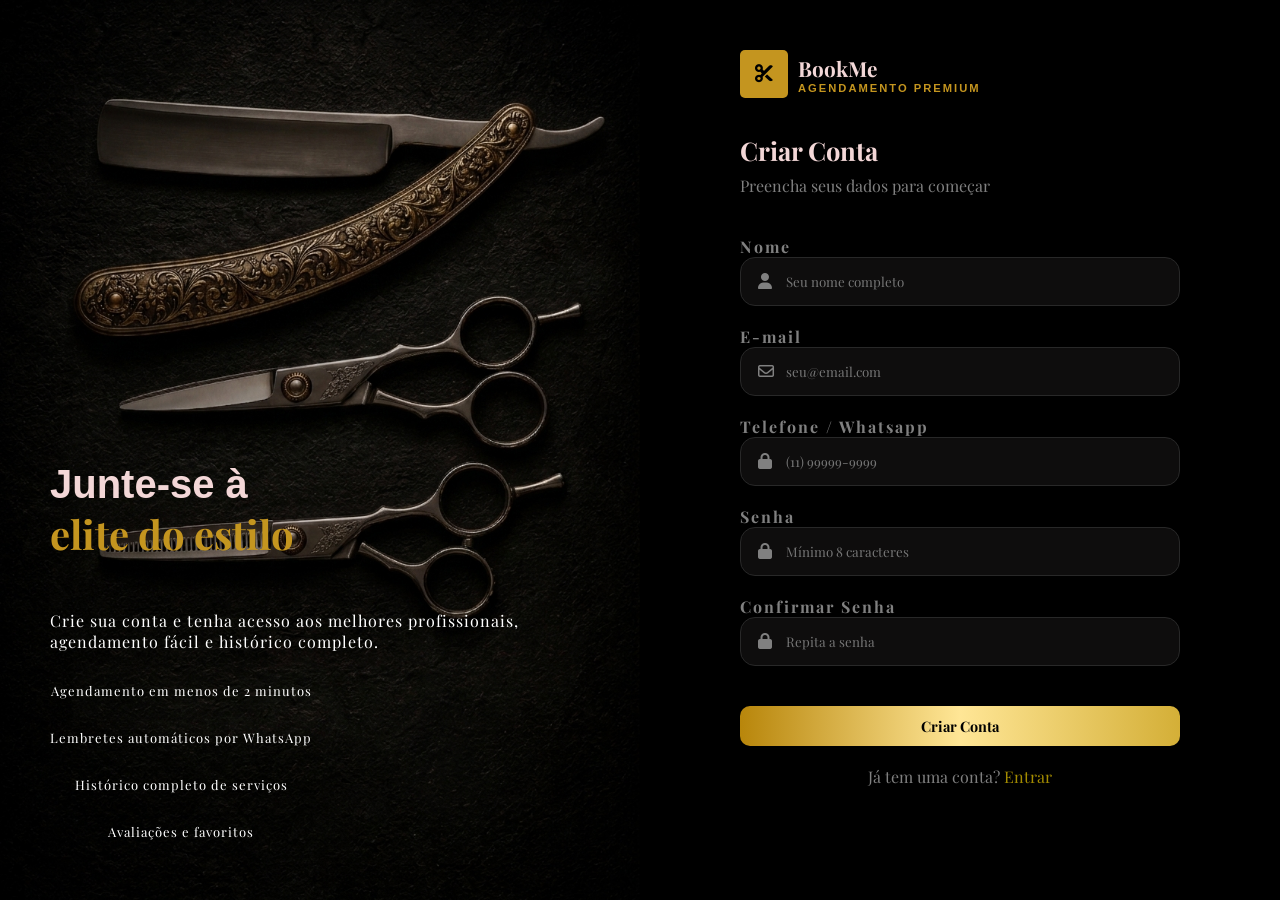
==== TelaCadastro/cadastro.html @ c287decf "." ====
<!DOCTYPE html>
<html lang="en">
<head>
    <meta charset="UTF-8">
    <meta name="viewport" content="width=device-width, initial-scale=1.0">
    <link rel="stylesheet" href="../global.css">
    <link rel="stylesheet" href="cadastro.css">
    <link rel="stylesheet" href="https://cdnjs.cloudflare.com/ajax/libs/font-awesome/6.7.2/css/all.min.css">
    <title>Document</title>
</head>
<body>
    
    <main id="container">

        <section id="painel-esquerdo">
            <div id="conteudo">
                <h1>Junte-se à<br><span>elite do estilo</span></h1>
                <p>Crie sua conta e tenha acesso aos melhores profissionais, agendamento fácil e histórico completo.</p>
                <div id="info">
                    <div class="item">
                        <p>Agendamento em menos de 2 minutos</p>
                        <p>Lembretes automáticos por WhatsApp</p>
                        <p>Histórico completo de serviços</p>
                        <p>Avaliações e favoritos</p>
                    </div>
                </div>
            </div>
        </section>

        <section id="painel-direito">
            <div id="nome-site">
                <i class="fa-solid fa-scissors"></i>
                <div id="texto">
                    <h2>BookMe</h2>
                    <p>AGENDAMENTO PREMIUM</p>
                </div>
            </div>

            <div id="bem-vindo">
                <h1>Criar Conta</h1>
                <p>Preencha seus dados para começar</p>
            </div>

            <div id="dados">
                <div class="input-box">
                    <label for="inome" >Nome</label><br>
                    <i class="fa-solid fa-user"></i>
                    <input type="text" id="name" placeholder="Seu nome completo"><br>
                </div>
                <div class="input-box">
                    <label for="iemail" >E-mail</label><br>
                    <i class="fa-regular fa-envelope"></i>
                    <input type="email" id="Email" placeholder="seu@email.com"><br>
                </div>
                <div class="input-box">
                    <label for="isenha" >Telefone / Whatsapp</label><br>
                    <i class="fa-solid fa-lock"></i>
                    <input type="number" id="telefone" placeholder="(11) 99999-9999">
                </div>
                <div class="input-box">
                    <label for="isenha" >Senha</label><br>
                    <i class="fa-solid fa-lock"></i>
                    <input type="password" id="Senha"
                    minlength="8" placeholder="Mínimo 8 caracteres">
                </div>
                <div class="input-box">
                    <label for="isenha" >Confirmar Senha</label><br>
                    <i class="fa-solid fa-lock"></i>
                    <input type="password" id="Senha-rep" placeholder="Repita a senha">
                </div>

                <button type="button" id="entrar">Criar Conta</button>

                <p id="final">Já tem uma conta? <span><a href="login.html">Entrar</a></span></p>
            </div>
        </section>

    </main>

    <script src="cadastro.js"></script>
</body>
</html>
---- global.css ----
@charset "UTF-8";

@import url('https://fonts.googleapis.com/css2?family=League+Gothic&family=Passion+One:wght@400;700;900&family=Playfair+Display:ital,wght@0,400..900;1,400..900&family=Poppins:ital,wght@0,100;0,200;0,300;0,400;0,500;0,600;0,700;0,800;0,900;1,100;1,200;1,300;1,400;1,500;1,600;1,700;1,800;1,900&family=Sriracha&display=swap');

*{
    margin:0;
    padding:0;
    box-sizing:border-box;
    font-family: 'Playfair Display', serif;
}
---- TelaCadastro/cadastro.css ----
@charset "UTF-8";

* {
    padding: 0px;
    margin: 0px;
    box-sizing: border-box;
}

h1,h2,h3 {
    color: rgb(243, 215, 215); 
}

p {
    color: rgb(196, 149, 31);
}

#container {
    display: flex;
}

#painel-esquerdo {
    width: 50%;
    min-height: 100vh;
    background-image: url(./imagens/Imagem_cadastro.png);
    background-size: cover;
    background-repeat: no-repeat;
    background-position: center top;
    display: flex;
    flex-direction: column;
    justify-content: flex-end;
    
}

#conteudo {
    position: relative;
    margin-bottom: 30px;
    margin-left: 50px;
    width: 90%;
}

#conteudo h1 {
    font-size: 2.5em;
    font-family: Arial, Helvetica, sans-serif;
    margin-bottom: 50px;
}

#conteudo span {
    color:rgb(196, 149, 31);;
}

#conteudo p {
    color: rgb(255, 255, 255);
    letter-spacing: 1px;
    margin-bottom: 30px;
}

#info {
    display: flex;
    gap: 40px;
    align-items: flex-start;
}

#info .item {
    display: flex;
    flex-direction: column;
    align-items: center;
}

.item h1{
    color:rgb(212,175,55);
    font-size:20px;
    font-family:'Playfair Display', serif;
    margin-right: 20px;
}

.item h1 >span {
     display: inline-flex;
    align-items: center;
}

.item p{
    color:white;
    font-size:13px;
}

#painel-direito {
    background-color: black;
    width: 50%;
    min-height: 100vh;

    padding-left: 100px;
    padding-right: 100px;
    padding-top: 50px;
}

#nome-site {
    display: flex;
    align-items: center;
    gap: 10px;
    margin-bottom: 35px;
}

#texto h2 {
    font-size: 1.3em;
}

#texto p {
    font-size: 0.7em;
    font-family: Arial, Helvetica, sans-serif;
    font-weight: bold;
    letter-spacing: 2px;
}



#nome-site i {
    padding: 15px;
    background-color: rgb(196, 149, 31);
    color: black;
    border-radius: 5px;
    font-size: large;
}

#bem-vindo {
    margin-bottom: 40px;
}

#bem-vindo h1 {
    margin-bottom: 8px;
    font-size: 1.6em;
}

#bem-vindo p {
    color: gray;
}

.input-box label{
    color: gray;
    letter-spacing: 2px;
    font-weight: bolder;
}

.input-box input {
    width: 100%;
    margin: auto;
    background-color: rgb(14, 13, 13);
    outline: none;
    padding: 15px;
    border-radius: 15px;
    border: 0.5px solid rgb(40,40,40);;
    box-shadow: none;
    color: white;
    padding-left: 45px;
}

.input-box input:focus {
    box-shadow: 0 0 3px rgb(196, 149, 31);
}

.input-box{
    position: relative;
    margin-bottom: 20px;
}

.input-box i{
    position: absolute;

    left: 18px;
    top: 37px;

    color: gray;
}

#dados #esqueceu {
    color: rgb(196, 149, 31);
    font-size: small;
    font-family: Arial, Helvetica, sans-serif;
    letter-spacing: 1px;
    width: 140px;
    margin-left: auto;
}

#dados #esqueceu:hover {
    text-decoration: underline;
    cursor: pointer;
}

#dados #entrar {
    width: 100%;
    background: linear-gradient(90deg, rgb(184,134,11), rgb(255,230,150), rgb(212,175,55));;
    color: black;
    font-weight: bolder;
    font-size: 0.9em;
    border-style: none;
    border-radius: 10px;
    padding: 10px;
    cursor: pointer;
    margin-bottom: 20px;
    margin-top: 20px;
}

#dados #entrar:hover {
    background: linear-gradient(90deg,rgb(255,240,180),rgb(212,175,55),rgb(120,85,20));
    background-position:right; 
    transition: all 0.5s ease;
    transform:translateY(-3px);
    box-shadow: rgba(255, 217, 0, 0.644) 1px 1px 10px;
}

#ou {
    display: flex;
    align-items: center;
    gap: 20px;
    width: 100%;
}

#ou::before{
    content: "";
    flex: 1;
    height: 1px;

    background: linear-gradient(90deg,rgba(212,175,55,0) 0%,rgba(212,175,55,1) 100%);
}

#ou::after{
    content: "";
    flex: 1;
    height: 1px;

    background: linear-gradient(90deg, rgba(212,175,55,1) 0%,rgba(212,175,55,0) 100%);
}

#ou span {
    color: gray;
    font-size: 0.9em;
    margin-bottom: 5px;
}

#google {
    width: 100%;
    background-color: rgb(32, 31, 31);
    color: white;
    font-weight: light;
    font-size: 0.9em;
    letter-spacing: 1px;
    border-style: none;
    border-radius: 10px;
    padding: 15px;
    cursor: pointer;
    margin-bottom: 20px;
    margin-top: 20px;
    font-family: Arial, Helvetica, sans-serif;
}

#google:hover {
    opacity: 0.8; 
    transition: 0.5s;
}


#dados #final {
    color: gray;
    text-align: center;
    font-size: 1.0em;
}

span a{
    text-decoration: none;
    color: rgba(255, 217, 0, 0.644);
}
@media (max-width: 1024px) {

    body {
        background-color: black;
    }
    #painel-esquerdo {
        display: none;
    }

    #painel-direito {
        width: 100%;
        min-height: 100vh;
        margin: auto;
        max-width: 600px;
    }

    #nome-site {
        justify-content: center;
    }

    #bem-vindo {
        text-align: center;
    }
    .input-box label {
        text-align: left;
    }

    #dados button {
        max-width: 500px;
    }
}
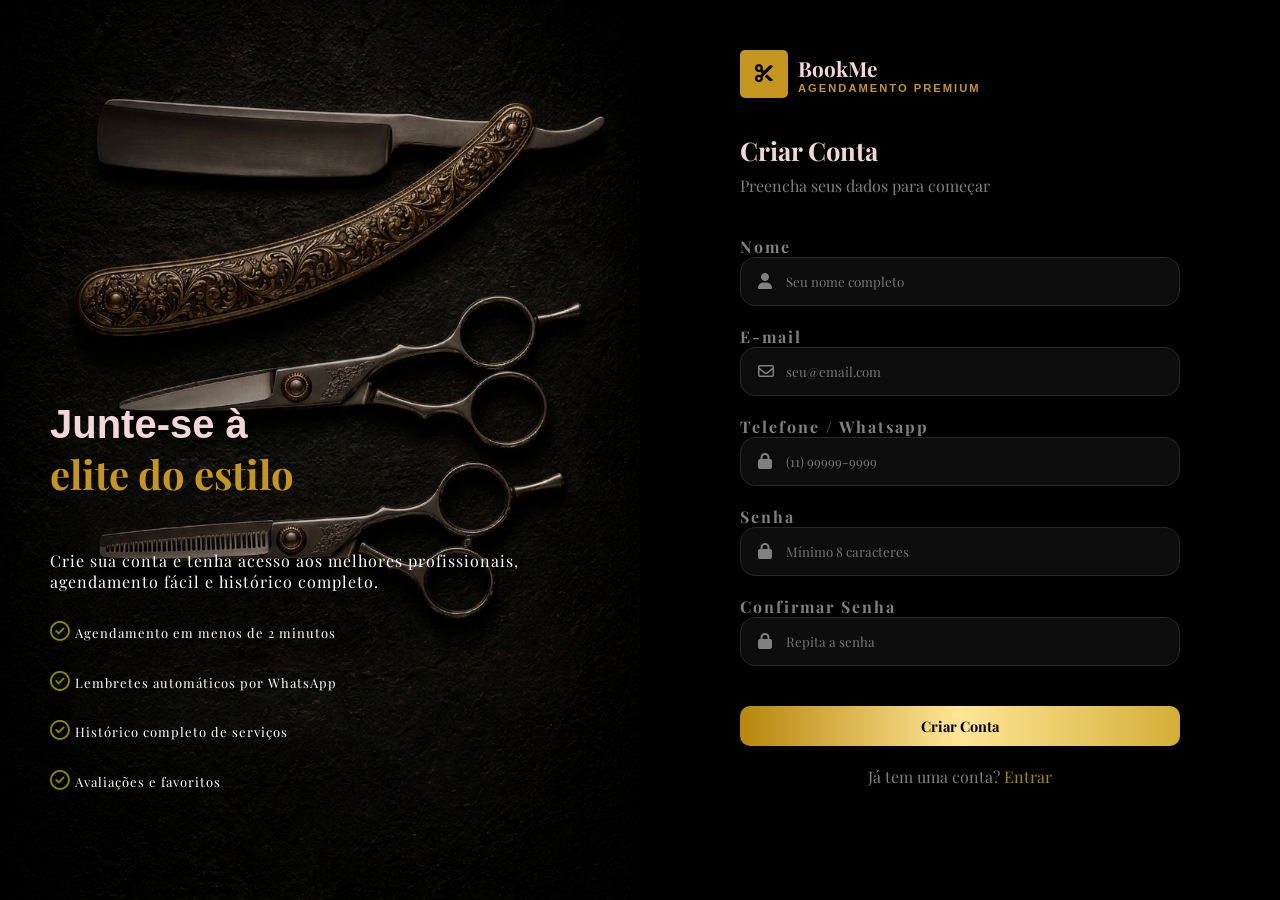
==== commit 6fcef3ad: "." ====
--- a/TelaCadastro/cadastro.html
+++ b/TelaCadastro/cadastro.html
@@ -18,10 +18,10 @@
                 <p>Crie sua conta e tenha acesso aos melhores profissionais, agendamento fácil e histórico completo.</p>
                 <div id="info">
                     <div class="item">
-                        <p>Agendamento em menos de 2 minutos</p>
-                        <p>Lembretes automáticos por WhatsApp</p>
-                        <p>Histórico completo de serviços</p>
-                        <p>Avaliações e favoritos</p>
+                        <p><i class="fa-regular fa-circle-check"></i> Agendamento em menos de 2 minutos</p>
+                        <p><i class="fa-regular fa-circle-check"></i> Lembretes automáticos por WhatsApp</p>
+                        <p><i class="fa-regular fa-circle-check"></i> Histórico completo de serviços</p>
+                        <p><i class="fa-regular fa-circle-check"></i> Avaliações e favoritos</p>
                     </div>
                 </div>
             </div>
@@ -55,7 +55,7 @@
                 <div class="input-box">
                     <label for="isenha" >Telefone / Whatsapp</label><br>
                     <i class="fa-solid fa-lock"></i>
-                    <input type="number" id="telefone" placeholder="(11) 99999-9999">
+                    <input type="tel" inputmode="numeric" id="telefone" placeholder="(11) 99999-9999">
                 </div>
                 <div class="input-box">
                     <label for="isenha" >Senha</label><br>
--- a/TelaCadastro/cadastro.css
+++ b/TelaCadastro/cadastro.css
@@ -6,6 +6,7 @@
     box-sizing: border-box;
 }
 
+
 h1,h2,h3 {
     color: rgb(243, 215, 215); 
 }
@@ -16,6 +17,10 @@
 
 #container {
     display: flex;
+}
+
+section {
+    padding-bottom: 50px;
 }
 
 #painel-esquerdo {
@@ -28,7 +33,6 @@
     display: flex;
     flex-direction: column;
     justify-content: flex-end;
-    
 }
 
 #conteudo {
@@ -63,7 +67,7 @@
 #info .item {
     display: flex;
     flex-direction: column;
-    align-items: center;
+    align-items: left;
 }
 
 .item h1{
@@ -81,6 +85,11 @@
 .item p{
     color:white;
     font-size:13px;
+}
+
+.item i {
+    color: rgba(255, 255, 0, 0.534);
+    font-size: 1.5em;
 }
 
 #painel-direito {
